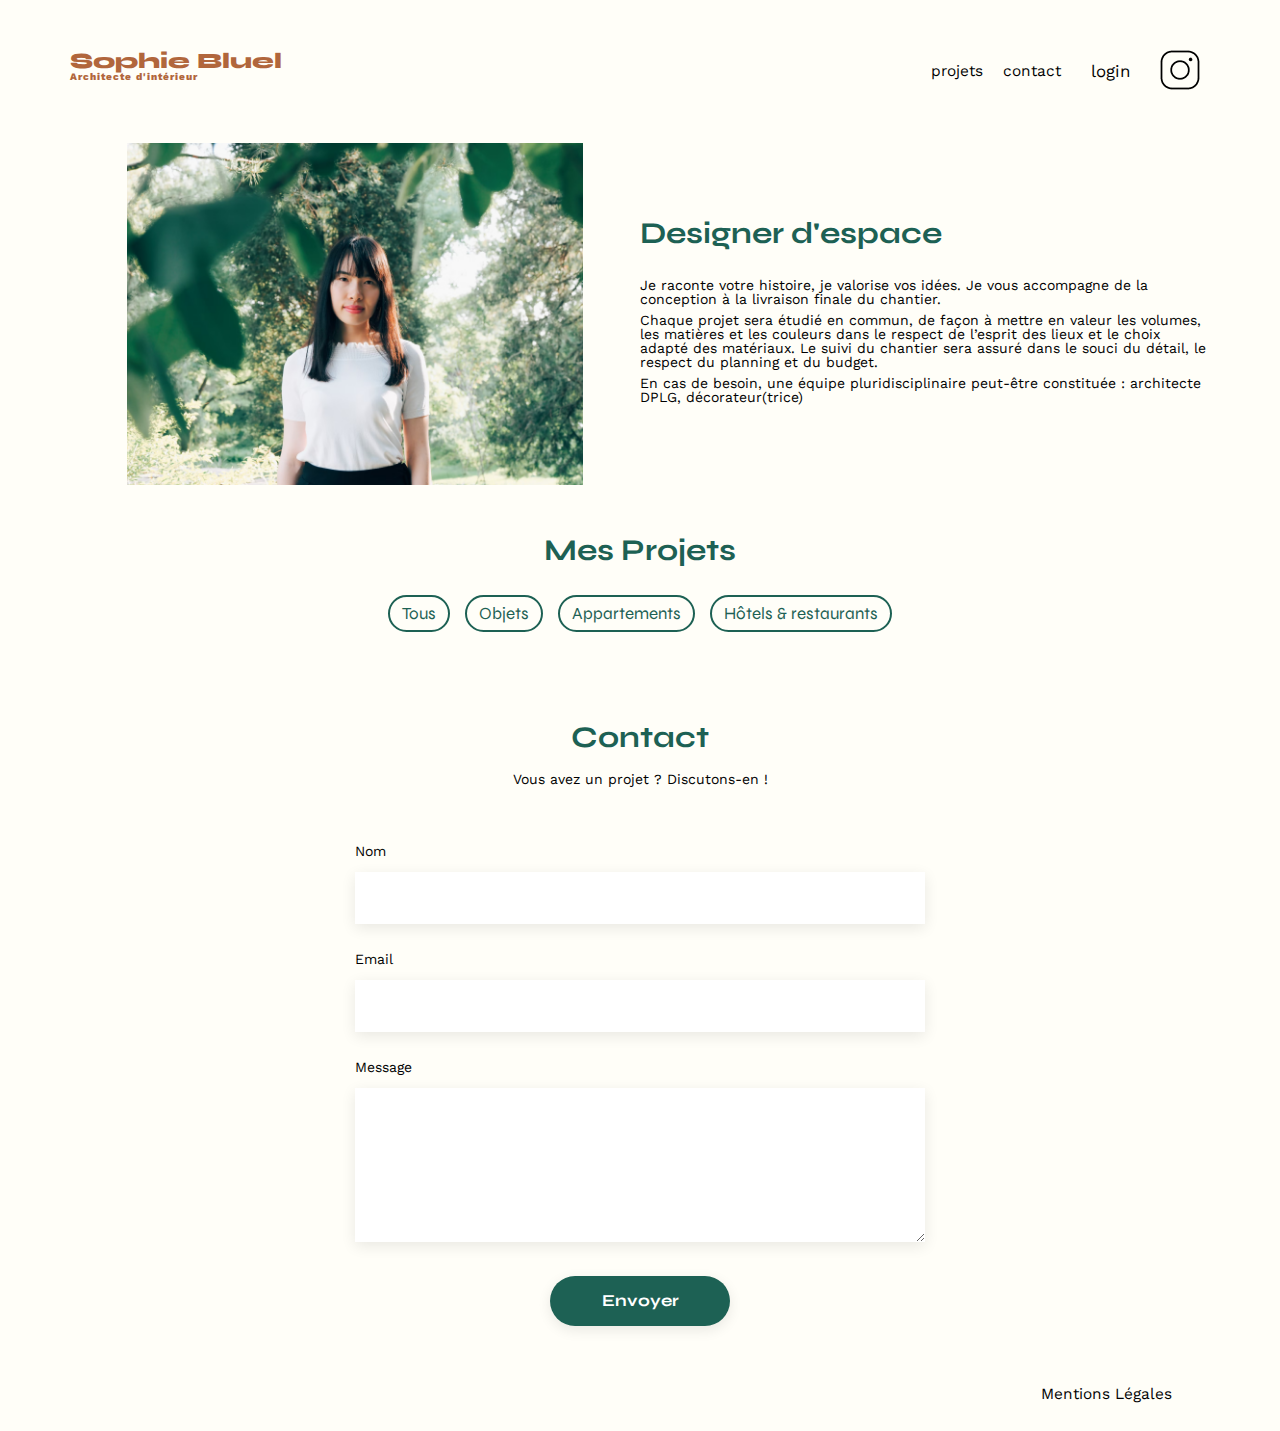
==== FrontEnd/index.html @ dfca31d3 "premier commit" ====
<!DOCTYPE html>
<html lang="fr">
<head>
	<meta charset="UTF-8">
	<title>Sophie Bluel - Architecte d'intérieur</title>
	<meta name="viewport" content="width=device-width, initial-scale=1.0">
	<link rel="preconnect" href="https://fonts.googleapis.com">
	<link rel="preconnect" href="https://fonts.gstatic.com" crossorigin>
	<link href="https://fonts.googleapis.com/css2?family=Syne:wght@700;800&family=Work+Sans&display=swap" rel="stylesheet">
	<meta name="description" content="">
	<link rel="stylesheet" href="./assets/style.css">
	<script src="Main.js" defer></script>
	
</head>
<body>
<header>
	<h1>Sophie Bluel <span>Architecte d'intérieur</span></h1>
	<nav>
		<ul>
			<li>projets</li>
			<li>contact</li>
			<a href="LoginPage.html" > <li>login</li></a>
			<li><img src="./assets/icons/instagram.png" alt="Instagram"></li>
		</ul>
	</nav>
</header>
<main>
	<section id="introduction">
		<figure>
			<img src="./assets/images/sophie-bluel.png" alt="">
		</figure>
		<article>
			<h2>Designer d'espace</h2>
			<p>Je raconte votre histoire, je valorise vos idées. Je vous accompagne de la conception à la livraison finale du chantier.</p>
			<p>Chaque projet sera étudié en commun, de façon à mettre en valeur les volumes, les matières et les couleurs dans le respect de l’esprit des lieux et le choix adapté des matériaux. Le suivi du chantier sera assuré dans le souci du détail, le respect du planning et du budget.</p>
			<p>En cas de besoin, une équipe pluridisciplinaire peut-être constituée : architecte DPLG, décorateur(trice)</p>
		</article>
	</section>
	<section id="portfolio">
		<h2>Mes Projets</h2>
		<div class="Categories">
			<a href="#" class="btn__Tous">Tous</a>
			<a href="#" class="btn__Objets">Objets</a>
			<a href="#" class="btn__Appartements">Appartements</a>
			<a href="#" class="btn__Hôtels & restaurants">Hôtels & restaurants</a>
		</div>
		<div id="images_container" class="gallery">
			<!-- Image générer des facons dynamique avec javascript -->
		</div>
	</section>
	<section id="contact">
		<h2>Contact</h2>
		<p>Vous avez un projet ? Discutons-en !</p>
		<form action="#" method="post">
			<label for="name">Nom</label>
			<input type="text" name="name" id="name">
			<label for="email">Email</label>
			<input type="email" name="email" id="email">
			<label for="message">Message</label>
			<textarea name="message" id="message" cols="30" rows="10"></textarea>
			<input type="submit" value="Envoyer">
		</form>
	</section>
</main>

<footer>
	<nav>
		<ul>
			<li>Mentions Légales</li>
		</ul>
	</nav>
</footer>
</body>
</html>
---- FrontEnd/assets/style.css ----
/* http://meyerweb.com/eric/tools/css/reset/
   v2.0 | 20110126
   License: none (public domain)
*/

html, body, div, span, applet, object, iframe,
h1, h2, h3, h4, h5, h6, p, blockquote, pre,
a, abbr, acronym, address, big, cite, code,
del, dfn, em, img, ins, kbd, q, s, samp,
small, strike, strong, sub, sup, tt, var,
b, u, i, center,
dl, dt, dd, ol, ul, li,
fieldset, form, label, legend,
table, caption, tbody, tfoot, thead, tr, th, td,
article, aside, canvas, details, embed,
figure, figcaption, footer, header, hgroup,
menu, nav, output, ruby, section, summary,
time, mark, audio, video {
	margin: 0;
	padding: 0;
	border: 0;
	font-size: 100%;
	font: inherit;
	vertical-align: baseline;
}
/* HTML5 display-role reset for older browsers */
article, aside, details, figcaption, figure,
footer, header, hgroup, menu, nav, section {
	display: block;
}
body {
	line-height: 1;
}
ol, ul, a {
	list-style: none;
}
blockquote, q {
	quotes: none;
}
blockquote:before, blockquote:after,
q:before, q:after {
	content: '';
	content: none;
}
table {
	border-collapse: collapse;
	border-spacing: 0;
}
/** end reset css**/
body {
	max-width: 1140px;
	margin:auto;
	font-family: 'Work Sans' ;
	font-size: 14px;
	background-color: #FFFEF8;
}
header {
	display: flex;
	justify-content: space-between;
	margin: 50px 0
}
section {
	margin: 50px 0
}

h1{
	display: flex;
	flex-direction: column;
	font-family: 'Syne';
	font-size: 22px;
	font-weight: 800;
	color: #B1663C
}

h1 > span {
	font-family: 'Work Sans';
	font-size:10px;
	letter-spacing: 0.1em;
;
}

h2{
	font-family: 'Syne';
	font-weight: 700;
	font-size: 30px;
	color: #1D6154
}
nav ul,
nav a {
	display: flex;
	align-items: center;
	list-style-type: none;

}
nav li,
nav a {
	padding: 0 10px;
	font-size: 1.1em;
	color: black;
}

li:hover,
a:hover {
	color: #B1663C;
}
#introduction {
	display: flex;
	align-items: center;
}
#introduction figure {
	flex: 1
}
#introduction img {
	display: block;
	margin: auto;
	width: 80%;
}

#introduction article {
	flex: 1
}
#introduction h2 {
	margin-bottom: 1em;
}

#introduction p {
	margin-bottom: 0.5em;
}
#portfolio h2,
.Categories {
	text-align: center;
	margin-bottom: 1em;
}
.gallery {
	width: 100%;
	display: grid;
	grid-template-columns: 1fr 1fr 1fr;
	grid-column-gap: 20px;
	grid-row-gap: 20px;
}

.gallery img {
	width: 100%;

}
#contact,
#login {
	width: 50%;
margin: auto;
}
#contact > *,
#login > * {
	text-align: center;

}
#contact h2,
#login h2{
	margin-bottom: 20px;
}
#contact form,
#login form {
	text-align: left;
	margin-top:30px;
	display: flex;
	flex-direction: column;
}

#contact input,
#login input {
	height: 50px;
	font-size: 1.2em;
	border: none;
	box-shadow: 0px 4px 14px rgba(0, 0, 0, 0.09);
}
#contact label,
#login label {
	margin: 2em 0 1em 0;
}
#contact textarea {
	border: none;
	box-shadow: 0px 4px 14px rgba(0, 0, 0, 0.09);
}

input[type="submit"]{
	font-family: 'Syne';
	font-weight: 700;
	color: white;
	background-color: #1D6154;
	margin : 2em auto ;
	width: 180px;
	text-align: center;
	border-radius: 60px ;
}

footer nav ul {
	display: flex;
	justify-content: flex-end;
	margin: 2em
}

.Footer__Login {
	display: flex;
	justify-content: flex-end;
	margin: 350px 28px 28px 28px;
	
}

a:-webkit-any-link {
    color: -webkit-link;
    cursor: pointer;
    text-decoration: none;
}

.Categories {
	display: flex;
	justify-content: center;
	gap: 15px;
	margin-bottom: 40px;
}

.Categories a {
	border-radius: 25px;
	border-color: #1D6154;
	border-style: solid;
	border-width: 2px;
	font-size: 17px;
	font-family: 'Syne';
	color: #1D6154;
	padding: 8px 12px;
}

.Categories a:hover {
	color: white;
	background-color: #1D6154;
}
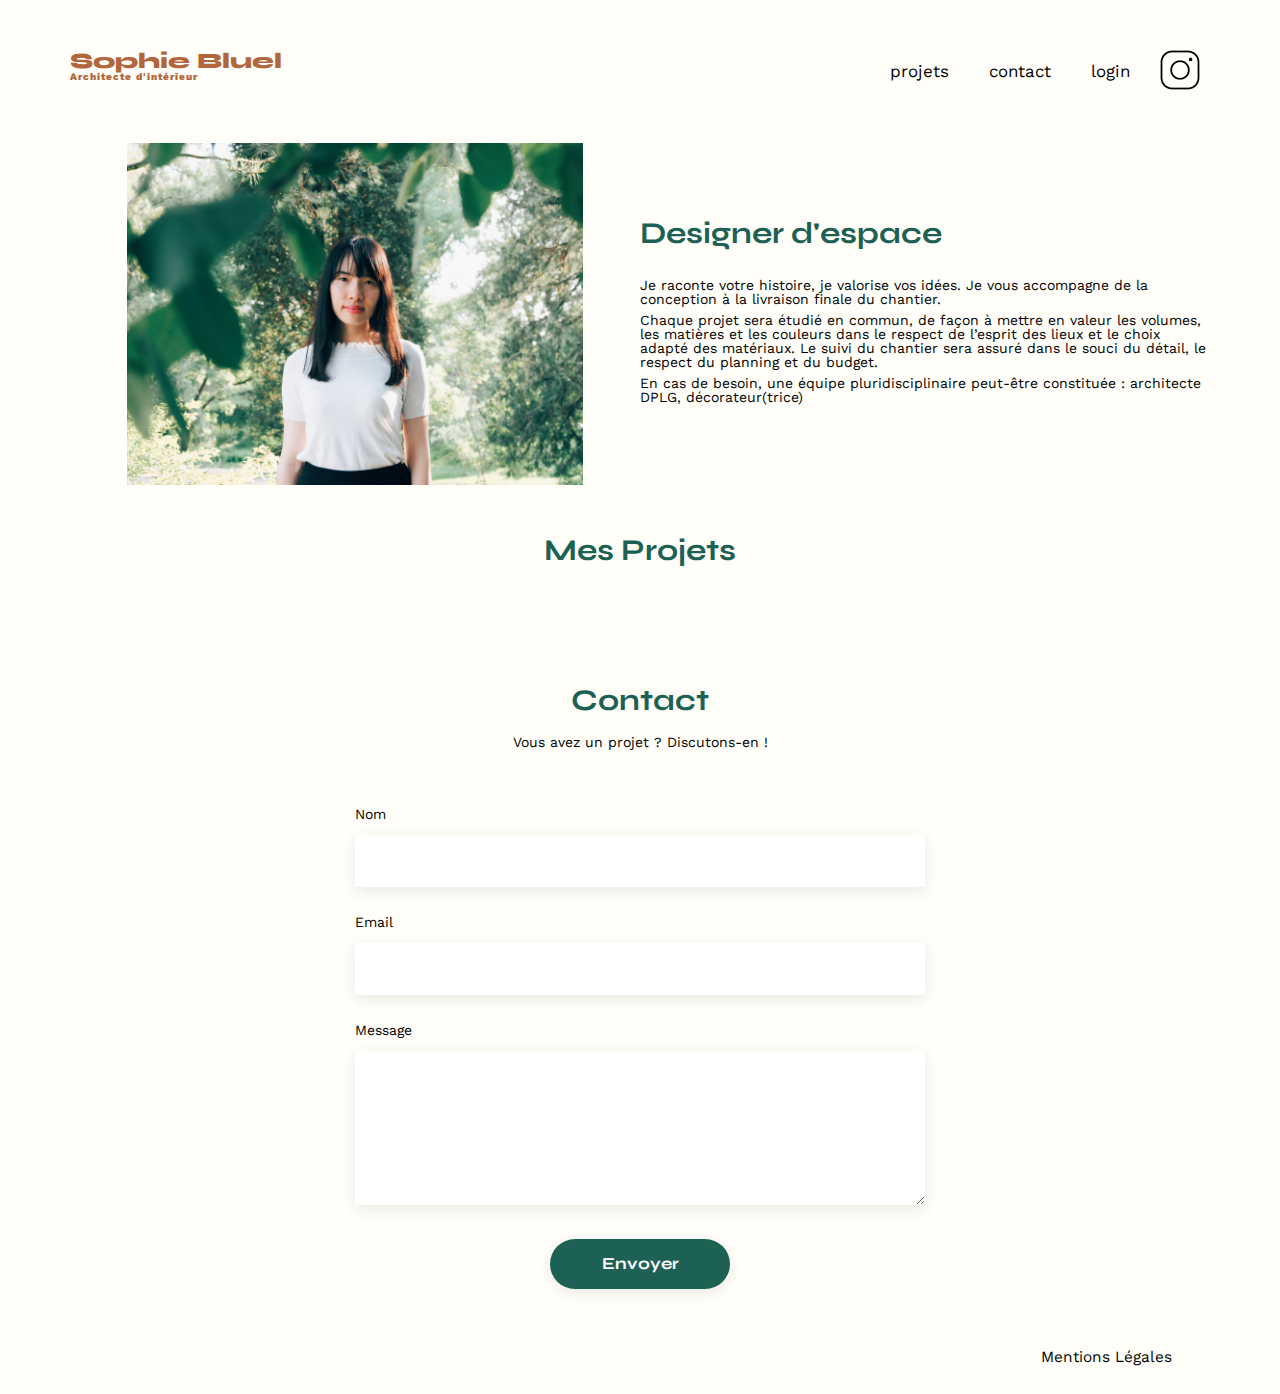
==== commit f259ca89: "correction des Issues" ====
--- a/FrontEnd/index.html
+++ b/FrontEnd/index.html
@@ -1,74 +1,188 @@
 <!DOCTYPE html>
 <html lang="fr">
-<head>
-	<meta charset="UTF-8">
-	<title>Sophie Bluel - Architecte d'intérieur</title>
-	<meta name="viewport" content="width=device-width, initial-scale=1.0">
-	<link rel="preconnect" href="https://fonts.googleapis.com">
-	<link rel="preconnect" href="https://fonts.gstatic.com" crossorigin>
-	<link href="https://fonts.googleapis.com/css2?family=Syne:wght@700;800&family=Work+Sans&display=swap" rel="stylesheet">
-	<meta name="description" content="">
-	<link rel="stylesheet" href="./assets/style.css">
-	<script src="Main.js" defer></script>
-	
-</head>
-<body>
-<header>
-	<h1>Sophie Bluel <span>Architecte d'intérieur</span></h1>
-	<nav>
-		<ul>
-			<li>projets</li>
-			<li>contact</li>
-			<a href="LoginPage.html" > <li>login</li></a>
-			<li><img src="./assets/icons/instagram.png" alt="Instagram"></li>
-		</ul>
-	</nav>
-</header>
-<main>
-	<section id="introduction">
-		<figure>
-			<img src="./assets/images/sophie-bluel.png" alt="">
-		</figure>
-		<article>
-			<h2>Designer d'espace</h2>
-			<p>Je raconte votre histoire, je valorise vos idées. Je vous accompagne de la conception à la livraison finale du chantier.</p>
-			<p>Chaque projet sera étudié en commun, de façon à mettre en valeur les volumes, les matières et les couleurs dans le respect de l’esprit des lieux et le choix adapté des matériaux. Le suivi du chantier sera assuré dans le souci du détail, le respect du planning et du budget.</p>
-			<p>En cas de besoin, une équipe pluridisciplinaire peut-être constituée : architecte DPLG, décorateur(trice)</p>
-		</article>
-	</section>
-	<section id="portfolio">
-		<h2>Mes Projets</h2>
-		<div class="Categories">
-			<a href="#" class="btn__Tous">Tous</a>
-			<a href="#" class="btn__Objets">Objets</a>
-			<a href="#" class="btn__Appartements">Appartements</a>
-			<a href="#" class="btn__Hôtels & restaurants">Hôtels & restaurants</a>
-		</div>
-		<div id="images_container" class="gallery">
-			<!-- Image générer des facons dynamique avec javascript -->
-		</div>
-	</section>
-	<section id="contact">
-		<h2>Contact</h2>
-		<p>Vous avez un projet ? Discutons-en !</p>
-		<form action="#" method="post">
-			<label for="name">Nom</label>
-			<input type="text" name="name" id="name">
-			<label for="email">Email</label>
-			<input type="email" name="email" id="email">
-			<label for="message">Message</label>
-			<textarea name="message" id="message" cols="30" rows="10"></textarea>
-			<input type="submit" value="Envoyer">
-		</form>
-	</section>
-</main>
+  <head>
+    <meta charset="UTF-8" />
+    <title>Sophie Bluel - Architecte d'intérieur</title>
+    <meta name="viewport" content="width=device-width, initial-scale=1.0" />
+    <link rel="preconnect" href="https://fonts.googleapis.com" />
+    <link rel="preconnect" href="https://fonts.gstatic.com" crossorigin />
+    <link
+      href="https://fonts.googleapis.com/css2?family=Syne:wght@700;800&family=Work+Sans&display=swap"
+      rel="stylesheet"
+    />
+    <meta name="description" content="" />
+    <link rel="stylesheet" href="./assets/style.css" />
+    <script src="Main.js" defer></script>
+    <script src="Edit.js" defer></script>
 
-<footer>
-	<nav>
-		<ul>
-			<li>Mentions Légales</li>
-		</ul>
-	</nav>
-</footer>
-</body>
+    <link
+      rel="stylesheet"
+      href="https://cdnjs.cloudflare.com/ajax/libs/font-awesome/6.5.1/css/all.min.css"
+      integrity="sha512-DTOQO9RWCH3ppGqcWaEA1BIZOC6xxalwEsw9c2QQeAIftl+Vegovlnee1c9QX4TctnWMn13TZye+giMm8e2LwA=="
+      crossorigin="anonymous"
+      referrerpolicy="no-referrer"
+    />
+  </head>
+  <body>
+    <header>
+      <div class="Edit__banner">
+        <i class="fa fa-pen-to-square" style="color: #ffffff"></i>
+        <p>Mode édition</p>
+      </div>
+      <div class="Edit__nav">
+        <h1>Sophie Bluel <span>Architecte d'intérieur</span></h1>
+        <nav>
+          <ul>
+            <li><a href="#images_container">projets</a></li>
+            <li><a href="#contact">contact</a></li>
+            <li class="LogOut btnLogout"><a href="#">log Out</a></li>
+            <li class="Login__index"><a href="LoginPage.html"> login</a></li>
+            <li><img src="./assets/icons/instagram.png" alt="Instagram" /></li>
+          </ul>
+        </nav>
+      </div>
+    </header>
+    <main>
+      <section id="introduction">
+        <figure>
+          <img src="./assets/images/sophie-bluel.png" alt="" />
+        </figure>
+        <article>
+          <h2>Designer d'espace</h2>
+          <p>
+            Je raconte votre histoire, je valorise vos idées. Je vous accompagne
+            de la conception à la livraison finale du chantier.
+          </p>
+          <p>
+            Chaque projet sera étudié en commun, de façon à mettre en valeur les
+            volumes, les matières et les couleurs dans le respect de l’esprit
+            des lieux et le choix adapté des matériaux. Le suivi du chantier
+            sera assuré dans le souci du détail, le respect du planning et du
+            budget.
+          </p>
+          <p>
+            En cas de besoin, une équipe pluridisciplinaire peut-être constituée
+            : architecte DPLG, décorateur(trice)
+          </p>
+        </article>
+      </section>
+      <section id="portfolio">
+        <h2>Mes Projets</h2>
+        <div class="Edit__galerie">
+          <i
+            class="fa-regular fa-pen-to-square fa-lg"
+            style="color: #000000"
+          ></i>
+          <a href="#modal1" class="js-modal">
+            <p>Modifier</p>
+          </a>
+        </div>
+        <div class="Categories"></div>
+        <div id="images_container" class="gallery">
+          <!-- Image générer des facons dynamique avec javascript -->
+        </div>
+      </section>
+
+      <!-- Modal 1 -->
+
+      <aside id="modal1" class="modal" aria-hidden="true" style="display: none">
+        <div class="modal-wrapper">
+          <div class="nav__modal">
+            <a class="js-modal-close">
+              <i class="fa-solid fa-xmark fa-xl"></i
+            ></a>
+          </div>
+          <p class="titre__modal">Galerie Photo</p>
+          <div class="modal__supr--photo"></div>
+          <button class="buton__modal1">Ajouter une photo</button>
+        </div>
+      </aside>
+
+      <!-- Modal 2 -->
+
+      <aside
+        id="modal2"
+        class="modal2"
+        aria-hidden="true"
+        style="display: none"
+      >
+        <div class="modal-wrapper">
+          <div class="nav__modal2">
+            <a class="js-modal-back"
+              ><i class="fa-solid fa-arrow-left fa-xl"></i
+            ></a>
+            <a class="js-modal-close2">
+              <i class="fa-solid fa-xmark fa-xl"></i
+            ></a>
+          </div>
+          <p class="titre__modal">Ajout photo</p>
+          <div class="photo-upload-container">
+            <div class="photo-preview" id="photoPreview">
+              <div class="icone">
+                <i class="fa-regular fa-image fa-xl" style="color: #b9c5cc"></i>
+              </div>
+
+              <img
+                src="none"
+                alt="photo_hidden"
+                id="photoPreviewImage"
+                class="hidden"
+              />
+              <span class="photo-placeholder" id="photoPlaceholder"
+                >+ Ajouter photo</span
+              >
+              <p>jpg, png : 4mo max</p>
+            </div>
+
+            <input
+              type="file"
+              id="photoUpload"
+              name="imageUrl"
+              class="hidden"
+              accept=".jpg, .png"
+            />
+
+            <div class="form-group">
+              <label for="photoTitle">Titre</label><br />
+              <input type="text" id="photoTitle" />
+            </div>
+            <div class="form-group">
+              <label for="photoCategory">Catégorie</label><br />
+              <select id="photoCategory">
+                <option value="0"></option>
+                <option value="1">Objet</option>
+                <option value="2">Appartements</option>
+                <option value="3">Hôtels & restaurants</option>
+              </select>
+            </div>
+            <button class="buton__modal2" onclick="sendWork()" disabled>
+              Valider
+            </button>
+          </div>
+        </div>
+      </aside>
+
+      <section id="contact">
+        <h2>Contact</h2>
+        <p>Vous avez un projet ? Discutons-en !</p>
+        <form action="#" method="post">
+          <label for="name">Nom</label>
+          <input type="text" name="name" id="name" />
+          <label for="email">Email</label>
+          <input type="email" name="email" id="email" />
+          <label for="message">Message</label>
+          <textarea name="message" id="message" cols="30" rows="10"></textarea>
+          <input type="submit" value="Envoyer" />
+        </form>
+      </section>
+    </main>
+
+    <footer>
+      <nav>
+        <ul>
+          <li>Mentions Légales</li>
+        </ul>
+      </nav>
+    </footer>
+  </body>
 </html>
--- a/FrontEnd/assets/style.css
+++ b/FrontEnd/assets/style.css
@@ -3,233 +3,574 @@
    License: none (public domain)
 */
 
-html, body, div, span, applet, object, iframe,
-h1, h2, h3, h4, h5, h6, p, blockquote, pre,
-a, abbr, acronym, address, big, cite, code,
-del, dfn, em, img, ins, kbd, q, s, samp,
-small, strike, strong, sub, sup, tt, var,
-b, u, i, center,
-dl, dt, dd, ol, ul, li,
-fieldset, form, label, legend,
-table, caption, tbody, tfoot, thead, tr, th, td,
-article, aside, canvas, details, embed,
-figure, figcaption, footer, header, hgroup,
-menu, nav, output, ruby, section, summary,
-time, mark, audio, video {
-	margin: 0;
-	padding: 0;
-	border: 0;
-	font-size: 100%;
-	font: inherit;
-	vertical-align: baseline;
+html,
+body,
+div,
+span,
+applet,
+object,
+iframe,
+h1,
+h2,
+h3,
+h4,
+h5,
+h6,
+p,
+blockquote,
+pre,
+a,
+abbr,
+acronym,
+address,
+big,
+cite,
+code,
+del,
+dfn,
+em,
+img,
+ins,
+kbd,
+q,
+s,
+samp,
+small,
+strike,
+strong,
+sub,
+sup,
+tt,
+var,
+b,
+u,
+i,
+center,
+dl,
+dt,
+dd,
+ol,
+ul,
+li,
+fieldset,
+form,
+label,
+legend,
+table,
+caption,
+tbody,
+tfoot,
+thead,
+tr,
+th,
+td,
+article,
+aside,
+canvas,
+details,
+embed,
+figure,
+figcaption,
+footer,
+header,
+hgroup,
+menu,
+nav,
+output,
+ruby,
+section,
+summary,
+time,
+mark,
+audio,
+video {
+  margin: 0;
+  padding: 0;
+  border: 0;
+  font-size: 100%;
+  font: inherit;
+  vertical-align: baseline;
 }
 /* HTML5 display-role reset for older browsers */
-article, aside, details, figcaption, figure,
-footer, header, hgroup, menu, nav, section {
-	display: block;
+article,
+aside,
+details,
+figcaption,
+figure,
+footer,
+header,
+hgroup,
+menu,
+nav,
+section {
+  display: block;
 }
 body {
-	line-height: 1;
-}
-ol, ul, a {
-	list-style: none;
-}
-blockquote, q {
-	quotes: none;
-}
-blockquote:before, blockquote:after,
-q:before, q:after {
-	content: '';
-	content: none;
+  line-height: 1;
+}
+ol,
+ul,
+a {
+  list-style: none;
+}
+blockquote,
+q {
+  quotes: none;
+}
+blockquote:before,
+blockquote:after,
+q:before,
+q:after {
+  content: "";
+  content: none;
 }
 table {
-	border-collapse: collapse;
-	border-spacing: 0;
+  border-collapse: collapse;
+  border-spacing: 0;
 }
 /** end reset css**/
 body {
-	max-width: 1140px;
-	margin:auto;
-	font-family: 'Work Sans' ;
-	font-size: 14px;
-	background-color: #FFFEF8;
-}
-header {
-	display: flex;
-	justify-content: space-between;
-	margin: 50px 0
-}
+  max-width: 1140px;
+  margin: auto;
+  font-family: "Work Sans";
+  font-size: 14px;
+  background-color: #fffef8;
+}
+
 section {
-	margin: 50px 0
-}
-
-h1{
-	display: flex;
-	flex-direction: column;
-	font-family: 'Syne';
-	font-size: 22px;
-	font-weight: 800;
-	color: #B1663C
+  margin: 50px 0;
+}
+
+h1 {
+  display: flex;
+  flex-direction: column;
+  font-family: "Syne";
+  font-size: 22px;
+  font-weight: 800;
+  color: #b1663c;
 }
 
 h1 > span {
-	font-family: 'Work Sans';
-	font-size:10px;
-	letter-spacing: 0.1em;
-;
-}
-
-h2{
-	font-family: 'Syne';
-	font-weight: 700;
-	font-size: 30px;
-	color: #1D6154
+  font-family: "Work Sans";
+  font-size: 10px;
+  letter-spacing: 0.1em;
+}
+h2 {
+  font-family: "Syne";
+  font-weight: 700;
+  font-size: 30px;
+  color: #1d6154;
 }
 nav ul,
 nav a {
-	display: flex;
-	align-items: center;
-	list-style-type: none;
-
+  display: flex;
+  align-items: center;
+  list-style-type: none;
 }
 nav li,
 nav a {
-	padding: 0 10px;
-	font-size: 1.1em;
-	color: black;
+  padding: 0 10px;
+  font-size: 1.1em;
+  color: black;
 }
 
 li:hover,
 a:hover {
-	color: #B1663C;
+  color: #b1663c;
 }
 #introduction {
-	display: flex;
-	align-items: center;
+  display: flex;
+  align-items: center;
 }
 #introduction figure {
-	flex: 1
+  flex: 1;
 }
 #introduction img {
-	display: block;
-	margin: auto;
-	width: 80%;
-}
-
+  display: block;
+  margin: auto;
+  width: 80%;
+}
 #introduction article {
-	flex: 1
+  flex: 1;
 }
 #introduction h2 {
-	margin-bottom: 1em;
-}
-
+  margin-bottom: 1em;
+}
+
+.Edit__nav {
+  display: flex;
+  justify-content: space-between;
+  margin: 50px 0;
+}
+.Edit__banner {
+  background-color: black;
+  color: white;
+  display: flex;
+  justify-content: center;
+  align-items: center;
+  gap: 15px;
+  height: 58px;
+  width: 100%;
+  max-width: 1440px;
+}
+#portfolio .Edit__galerie {
+  display: flex;
+  justify-content: center;
+  align-items: center;
+  gap: 12px;
+  height: 58px;
+  width: 150px;
+  position: relative;
+  top: -70px;
+  right: -680px;
+}
+
+.Edit__galerie a {
+  cursor: pointer;
+}
+.Edit__galerie p {
+  font-weight: 600;
+}
+.Edit__galerie i {
+  color: black;
+  padding-bottom: 8px;
+}
+.Edit__banner i {
+  height: 20px;
+  width: 20px;
+  color: white;
+  margin-top: 5px;
+}
+.Edit__Projet {
+  background-color: red;
+}
 #introduction p {
-	margin-bottom: 0.5em;
+  margin-bottom: 0.5em;
 }
 #portfolio h2,
 .Categories {
-	text-align: center;
-	margin-bottom: 1em;
+  text-align: center;
+  margin-bottom: 1em;
 }
 .gallery {
-	width: 100%;
-	display: grid;
-	grid-template-columns: 1fr 1fr 1fr;
-	grid-column-gap: 20px;
-	grid-row-gap: 20px;
+  width: 100%;
+  display: grid;
+  grid-template-columns: 1fr 1fr 1fr;
+  grid-column-gap: 20px;
+  grid-row-gap: 20px;
 }
 
 .gallery img {
-	width: 100%;
-
+  width: 100%;
+  height: 100%;
+  object-fit: cover;
 }
 #contact,
 #login {
-	width: 50%;
-margin: auto;
+  width: 50%;
+  margin: auto;
 }
 #contact > *,
 #login > * {
-	text-align: center;
-
+  text-align: center;
 }
 #contact h2,
-#login h2{
-	margin-bottom: 20px;
+#login h2 {
+  margin-bottom: 20px;
 }
 #contact form,
 #login form {
-	text-align: left;
-	margin-top:30px;
-	display: flex;
-	flex-direction: column;
+  text-align: left;
+  margin-top: 30px;
+  display: flex;
+  flex-direction: column;
 }
 
 #contact input,
 #login input {
-	height: 50px;
-	font-size: 1.2em;
-	border: none;
-	box-shadow: 0px 4px 14px rgba(0, 0, 0, 0.09);
+  height: 50px;
+  font-size: 1.2em;
+  border: none;
+  box-shadow: 0px 4px 14px rgba(0, 0, 0, 0.09);
+  cursor: pointer;
 }
 #contact label,
 #login label {
-	margin: 2em 0 1em 0;
+  margin: 2em 0 1em 0;
 }
 #contact textarea {
-	border: none;
-	box-shadow: 0px 4px 14px rgba(0, 0, 0, 0.09);
-}
-
-input[type="submit"]{
-	font-family: 'Syne';
-	font-weight: 700;
-	color: white;
-	background-color: #1D6154;
-	margin : 2em auto ;
-	width: 180px;
-	text-align: center;
-	border-radius: 60px ;
+  border: none;
+  box-shadow: 0px 4px 14px rgba(0, 0, 0, 0.09);
+}
+
+input[type="submit"] {
+  font-family: "Syne";
+  font-weight: 700;
+  color: white;
+  background-color: #1d6154;
+  margin: 2em auto;
+  width: 180px;
+  text-align: center;
+  border-radius: 60px;
 }
 
 footer nav ul {
-	display: flex;
-	justify-content: flex-end;
-	margin: 2em
+  display: flex;
+  justify-content: flex-end;
+  margin: 2em;
 }
 
 .Footer__Login {
-	display: flex;
-	justify-content: flex-end;
-	margin: 350px 28px 28px 28px;
-	
+  display: flex;
+  justify-content: flex-end;
+  margin: 350px 28px 28px 28px;
 }
 
 a:-webkit-any-link {
-    color: -webkit-link;
-    cursor: pointer;
-    text-decoration: none;
+  cursor: pointer;
+  text-decoration: none;
 }
 
 .Categories {
-	display: flex;
-	justify-content: center;
-	gap: 15px;
-	margin-bottom: 40px;
+  display: flex;
+  justify-content: center;
+  gap: 15px;
+  margin-bottom: 40px;
 }
 
 .Categories a {
-	border-radius: 25px;
-	border-color: #1D6154;
-	border-style: solid;
-	border-width: 2px;
-	font-size: 17px;
-	font-family: 'Syne';
-	color: #1D6154;
-	padding: 8px 12px;
+  border-radius: 25px;
+  border-color: #1d6154;
+  border-style: solid;
+  border-width: 2px;
+  font-size: 17px;
+  font-family: "Syne";
+  color: #1d6154;
+  padding: 8px 12px;
 }
 
 .Categories a:hover {
-	color: white;
-	background-color: #1D6154;
-}+  color: white;
+  background-color: #1d6154;
+}
+
+.modal,
+.modal2 {
+  position: fixed;
+  display: flex;
+  align-items: center;
+  justify-content: center;
+  top: 0;
+  left: 0;
+  width: 100%;
+  height: 100%;
+  background: rgba(0, 0, 0, 0.5);
+}
+
+.modal-wrapper {
+  display: flex;
+  flex-direction: column;
+  justify-content: space-between;
+  align-items: center;
+  overflow: auto;
+  width: 630px;
+  max-height: 688px;
+  height: 100%;
+  background-color: #fff;
+  border-radius: 10px;
+  gap: 20px;
+}
+
+.nav__modal {
+  display: flex;
+  flex-direction: row-reverse;
+  align-self: flex-end;
+  margin-top: 30px;
+  margin-right: 30px;
+}
+.nav__modal2 {
+  display: flex;
+  justify-content: space-between;
+  margin-top: 30px;
+  gap: 500px;
+}
+.btnLogout {
+  font-weight: 600;
+}
+.js-modal p {
+  color: black;
+}
+.js-modal-close2:hover,
+.js-modal-back:hover {
+  cursor: pointer;
+  color: black;
+}
+.titre__modal {
+  color: black;
+  font-family: work sans;
+  font-weight: 500;
+  font-size: 26px;
+}
+.modal__supr--photo {
+  display: flex;
+  max-width: 420px;
+  overflow: auto;
+  flex-wrap: wrap;
+  gap: 8px;
+  align-items: flex-start;
+  padding-top: 10px;
+  border-bottom: solid 2px #cfcfcf;
+}
+.modal__supr--photo img {
+  height: 102px;
+  width: 77px;
+  max-width: 77px;
+  max-height: 102px;
+  padding-bottom: 30px;
+  object-fit: cover;
+}
+.buton__modal1 {
+  display: flex;
+  align-items: center;
+  justify-content: center;
+  background-color: #1d6154;
+  border-radius: 20px;
+  font-family: syne;
+  color: white;
+  border: 1px solid #1d6154;
+  font-weight: 700;
+  padding-top: 10px;
+  padding-bottom: 10px;
+  padding-left: 50px;
+  padding-right: 50px;
+  margin-top: 40px;
+  margin-bottom: 40px;
+}
+
+.buton__modal1:hover {
+  cursor: pointer;
+}
+.titre__modal--input {
+  box-shadow: rgba(0, 0, 0, 0.1) 0px 5px 15px;
+  border: transparent;
+  height: 51px;
+  width: 100%;
+}
+.js-modal-close:hover {
+  cursor: pointer;
+}
+
+.photo__modal2 {
+  position: relative;
+}
+.bouton__delet .fa-stack {
+  position: absolute;
+  top: 5px; /* Ajustez selon vos besoins */
+  right: 20px; /* Ajustez selon vos besoins */
+  width: 10px; /* Réduit la taille de l'icône de poubelle */
+  height: 10px; /* Réduit la taille de l'icône de poubelle */
+  font-size: 12px; /* Ajustez selon vos besoins */
+}
+.fa-trash-can {
+  padding-left: 5px;
+}
+
+.photo-upload-container {
+  display: flex;
+  flex-direction: column;
+  align-items: center;
+  width: 420px;
+  height: 100%;
+  gap: 40px;
+  padding-top: 30px;
+}
+
+.photo-preview {
+  width: 100%;
+  height: 169px;
+  background-color: #e8f1f6;
+  border-radius: 8px;
+  display: flex;
+  flex-direction: column;
+  justify-content: center;
+  align-items: center;
+  gap: 10px;
+  position: relative;
+  cursor: pointer;
+}
+.icone {
+  font-size: 3rem;
+}
+.photo-placeholder {
+  background-color: #cbd6dc;
+  border-radius: 20px;
+  border: 1px solid #cbd6dc;
+  padding-left: 25px;
+  padding-top: 8px;
+  padding-bottom: 8px;
+  padding-right: 25px;
+  font-size: 15px;
+  margin-top: 5px;
+  color: #306685;
+}
+
+.photo-preview img {
+  position: absolute;
+  width: 129px;
+  height: 100%;
+  object-fit: cover;
+  border-radius: 8px;
+}
+
+.hidden {
+  display: none;
+}
+
+.form-group {
+  border: none;
+  display: flex;
+  flex-direction: column;
+  width: 420px;
+}
+
+.form-group input,
+.form-group select {
+  padding: 10px;
+  border: none;
+  border-radius: 4px;
+  margin-top: 5px;
+  box-shadow: rgba(0, 0, 0, 0.24) 0px 3px 8px;
+}
+
+#submitBtn {
+  width: 100%;
+  padding: 10px;
+  border: none;
+  background-color: #4caf50;
+  color: white;
+  margin-top: 20px;
+  border-radius: 4px;
+  cursor: pointer;
+}
+.buton__modal2 {
+  background-color: #a7a7a7;
+  border-radius: 20px;
+  font-family: syne;
+  color: white;
+  border: 1px solid #a7a7a7;
+  font-weight: 700;
+  padding-top: 10px;
+  padding-bottom: 10px;
+  padding-left: 50px;
+  padding-right: 50px;
+  margin-top: 40px;
+  margin-bottom: 40px;
+}
+
+.buton__modal2:hover {
+  cursor: pointer;
+}
+
+.bg__green {
+  background-color: #1d6154 !important ;
+}
